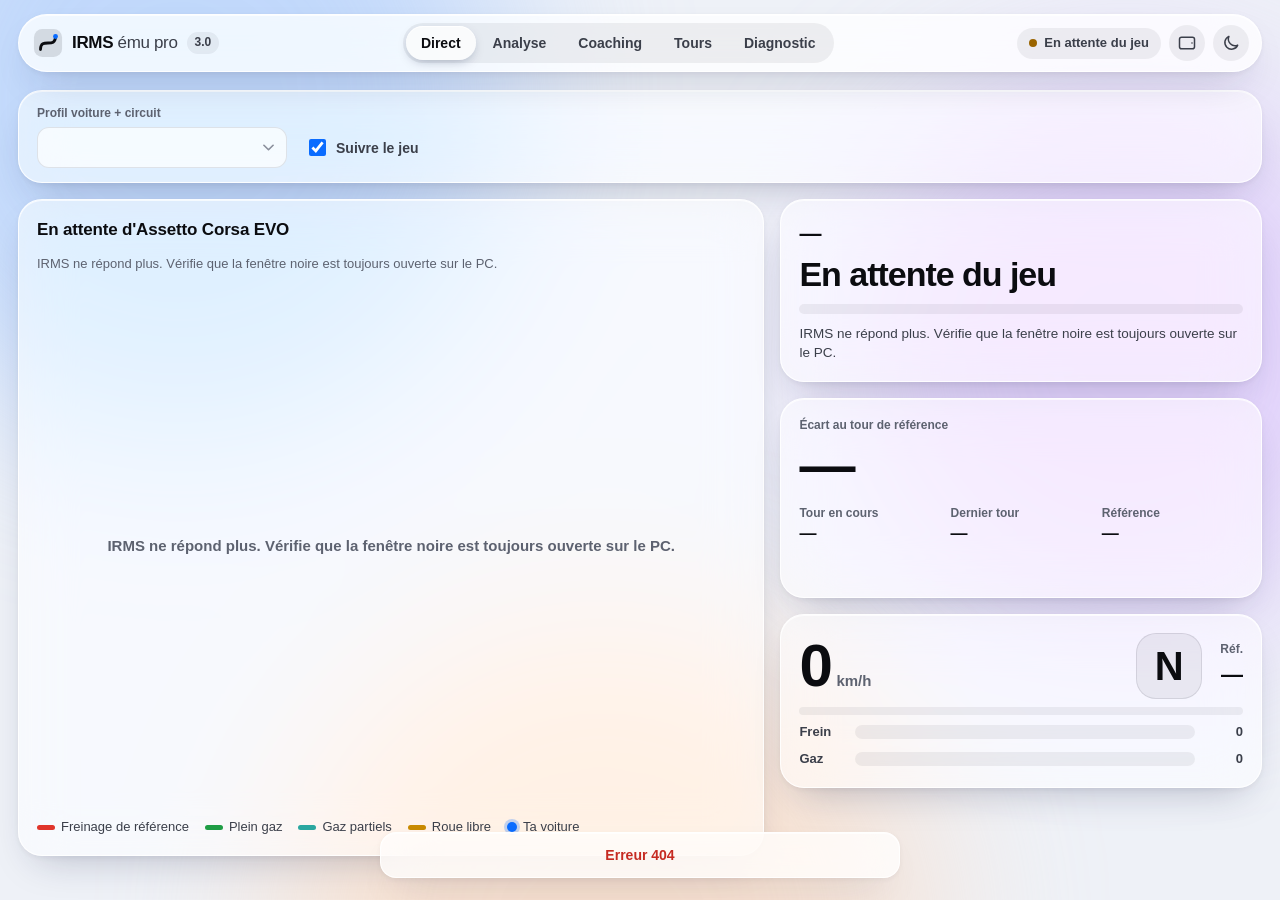
==== irms/web/index.html @ bdafb006 "Add files via upload" ====
<!doctype html>
<html lang="fr" data-theme="light">
<head>
<meta charset="utf-8">
<meta name="viewport" content="width=device-width, initial-scale=1, viewport-fit=cover">
<meta name="apple-mobile-web-app-capable" content="yes">
<meta name="apple-mobile-web-app-status-bar-style" content="black-translucent">
<meta name="apple-mobile-web-app-title" content="IRMS">
<meta name="color-scheme" content="light dark">
<title>IRMS ému pro</title>
<link rel="icon" href="icon.svg" type="image/svg+xml">
<link rel="apple-touch-icon" href="icon.svg">
<link rel="stylesheet" href="style.css">
</head>
<body>
<div class="backdrop" aria-hidden="true"><i></i><i></i><i></i></div>

<header class="bar glass">
  <a class="brand" href="#direct" data-tab="direct" aria-label="IRMS ému pro, accueil">
    <svg viewBox="0 0 32 32" width="30" height="30" aria-hidden="true">
      <rect x="1" y="1" width="30" height="30" rx="9" fill="currentColor" opacity=".12"/>
      <path d="M8 23c0-7 4-7 8-7s8 0 8-7" fill="none" stroke="currentColor" stroke-width="3" stroke-linecap="round"/>
      <circle cx="24" cy="9" r="2.6" fill="var(--accent)"/>
    </svg>
    <span class="brand-name">IRMS <em>ému pro</em></span>
    <span class="chip" id="version">3.0</span>
  </a>
  <nav class="tabs" role="tablist" aria-label="Vues">
    <button role="tab" data-tab="direct" aria-selected="true">Direct</button>
    <button role="tab" data-tab="analyse">Analyse</button>
    <button role="tab" data-tab="coaching">Coaching</button>
    <button role="tab" data-tab="tours">Tours</button>
    <button role="tab" data-tab="diagnostic">Diagnostic</button>
  </nav>
  <div class="bar-right">
    <span class="conn" id="conn" data-state="off"><i></i><span id="conn-text">Connexion…</span></span>
    <button class="icon-btn" id="btn-ipad" title="Vue iPad (affichage simplifié)" aria-label="Basculer la vue iPad">
      <svg viewBox="0 0 24 24" width="20" height="20" aria-hidden="true"><rect x="3" y="5" width="18" height="14" rx="2.5" fill="none" stroke="currentColor" stroke-width="1.8"/><circle cx="18" cy="12" r="1" fill="currentColor"/></svg>
    </button>
    <button class="icon-btn" id="btn-theme" title="Thème clair ou sombre" aria-label="Changer de thème">
      <svg viewBox="0 0 24 24" width="20" height="20" aria-hidden="true"><path d="M20 14.5A8 8 0 0 1 9.5 4 8 8 0 1 0 20 14.5z" fill="none" stroke="currentColor" stroke-width="1.8" stroke-linejoin="round"/></svg>
    </button>
  </div>
</header>

<div class="context glass" id="context">
  <label class="field">
    <span>Profil voiture + circuit</span>
    <select id="combo-select" aria-label="Profil voiture et circuit"></select>
  </label>
  <label class="check" title="Change automatiquement de profil quand le jeu signale une autre voiture ou un autre circuit">
    <input type="checkbox" id="follow" checked> <span>Suivre le jeu</span>
  </label>
  <div class="kpis" id="kpis"></div>
</div>

<main id="main">
  <!-- DIRECT -->
  <section class="view" id="view-direct" data-view="direct">
    <div class="grid-live">
      <div class="panel glass map-panel">
        <div class="panel-head">
          <h2 id="live-title">En attente du jeu</h2>
          <span class="muted" id="live-sub"></span>
        </div>
        <div class="canvas-wrap map-wrap"><canvas id="live-map" aria-label="Plan du circuit en direct"></canvas>
          <div class="empty" id="live-map-empty"></div></div>
        <div class="legend" id="live-legend">
          <span><i class="sw sw-brake"></i>Freinage de référence</span>
          <span><i class="sw sw-gas"></i>Plein gaz</span>
          <span><i class="sw sw-part"></i>Gaz partiels</span>
          <span><i class="sw sw-coast"></i>Roue libre</span>
          <span><i class="sw sw-car"></i>Ta voiture</span>
        </div>
      </div>
      <div class="live-side">
        <div class="panel glass cue" id="cue" data-phase="">
          <div class="cue-top"><span class="cue-name" id="cue-name">—</span><span class="cue-dir" id="cue-dir"></span></div>
          <div class="cue-action" id="cue-action">Roule un tour valide</div>
          <div class="cue-bar"><i id="cue-bar"></i></div>
          <div class="cue-meta" id="cue-meta">Le repère de freinage apparaît dès qu'un tour de référence existe.</div>
        </div>
        <div class="panel glass delta-panel">
          <div class="label">Écart au tour de référence</div>
          <div class="delta" id="delta">—</div>
          <div class="times">
            <div><span>Tour en cours</span><b id="t-cur">—</b></div>
            <div><span>Dernier tour</span><b id="t-last">—</b></div>
            <div><span>Référence</span><b id="t-ref">—</b></div>
          </div>
          <div class="lapstate" id="lapstate"></div>
        </div>
        <div class="panel glass dash">
          <div class="speed"><b id="speed">0</b><span>km/h</span></div>
          <div class="gear" id="gear">N</div>
          <div class="refspeed"><span>Réf.</span><b id="refspeed">—</b></div>
          <div class="rpm"><i id="rpm"></i></div>
          <div class="pedals">
            <div class="pedal"><span>Frein</span><div class="pbar brake"><i id="p-brake"></i></div><b id="v-brake">0</b></div>
            <div class="pedal"><span>Gaz</span><div class="pbar gas"><i id="p-gas"></i></div><b id="v-gas">0</b></div>
          </div>
        </div>
      </div>
    </div>
  </section>

  <!-- ANALYSE -->
  <section class="view" id="view-analyse" data-view="analyse" hidden>
    <div class="toolbar glass">
      <label class="field"><span>Tour étudié</span><select id="lap-select" aria-label="Tour à comparer"></select></label>
      <div class="seg" id="map-mode" role="group" aria-label="Couleur du tracé">
        <button data-mode="drive" aria-pressed="true">Pilotage</button>
        <button data-mode="speed">Vitesse</button>
        <button data-mode="delta">Écart</button>
      </div>
      <button class="btn" id="btn-fullap" hidden>Revenir au tour complet</button>
      <span class="readout" id="readout"></span>
    </div>
    <div class="grid-analyse">
      <div class="panel glass map-panel">
        <div class="panel-head"><h2>Plan du circuit</h2><span class="muted" id="map-note"></span></div>
        <div class="canvas-wrap map-wrap"><canvas id="map" aria-label="Plan du circuit, zones de freinage et d'accélération"></canvas>
          <div class="empty" id="map-empty"></div></div>
        <div class="legend" id="map-legend"></div>
      </div>
      <div class="panel glass charts-panel">
        <div class="panel-head"><h2>Télémétrie par distance</h2><span class="muted" id="chart-note"></span></div>
        <div class="chart-label">Vitesse (km/h)</div>
        <div class="canvas-wrap chart tall"><canvas id="ch-speed" aria-label="Vitesse en fonction de la distance"></canvas></div>
        <div class="chart-label">Gaz et frein (%)</div>
        <div class="canvas-wrap chart"><canvas id="ch-pedals" aria-label="Gaz et frein en fonction de la distance"></canvas></div>
        <div class="chart-label">Écart cumulé (s) — au-dessus de zéro : tu perds du temps</div>
        <div class="canvas-wrap chart"><canvas id="ch-delta" aria-label="Écart cumulé en fonction de la distance"></canvas></div>
      </div>
    </div>
    <div class="panel glass">
      <div class="panel-head"><h2>Virages et tronçons</h2>
        <span class="muted">Un tronçon par virage, freinage compris. Clique une ligne pour zoomer ; double-clique un nom pour le changer.</span></div>
      <div class="table-wrap"><table class="table" id="corner-table"></table></div>
    </div>
  </section>

  <!-- COACHING -->
  <section class="view" id="view-coaching" data-view="coaching" hidden>
    <div class="panel glass coach-head" id="coach-head"></div>
    <div class="cards" id="coach-cards"></div>
    <div class="panel glass note">
      <h3>Comment lire ces conseils</h3>
      <p>La cible est ton propre meilleur passage dans chaque virage, avec cette voiture. <b>Constat</b> : ce que mesurent les données. <b>Hypothèse</b> : l'explication la plus probable, à vérifier au volant. <b>Exercice</b> : une seule consigne à essayer sur quelques tours. Aucun conseil ne remplace ton ressenti : si un exercice dégrade ta sortie de virage, reviens en arrière.</p>
      <div class="pedal-choice">
        <span>Ton pédalier de frein :</span>
        <div class="seg" id="pedals-seg" role="group" aria-label="Type de pédalier">
          <button data-pedals="position">Capteur de position</button>
          <button data-pedals="loadcell">Cellule de charge</button>
        </div>
      </div>
    </div>
  </section>

  <!-- TOURS -->
  <section class="view" id="view-tours" data-view="tours" hidden>
    <div class="grid-tours">
      <div class="panel glass">
        <div class="panel-head"><h2>Tours enregistrés</h2>
          <span class="actions">
            <button class="btn" id="btn-import">Importer un tour</button>
            <input type="file" id="file-import" accept=".json,application/json" hidden>
          </span></div>
        <div class="table-wrap"><table class="table" id="lap-table"></table></div>
      </div>
      <div class="side-col">
        <div class="panel glass" id="profile-card"></div>
        <div class="panel glass danger-zone">
          <h3>Profil</h3>
          <p class="muted">Supprime ce profil et tous ses tours. Action définitive.</p>
          <button class="btn danger" id="btn-del-combo">Supprimer ce profil</button>
        </div>
      </div>
    </div>
  </section>

  <!-- DIAGNOSTIC -->
  <section class="view" id="view-diagnostic" data-view="diagnostic" hidden>
    <div class="grid-diag">
      <div class="panel glass" id="diag-status"></div>
      <div class="panel glass" id="diag-ipad"></div>
      <div class="panel glass diag-report">
        <div class="panel-head"><h2>Rapport technique</h2>
          <span class="actions"><button class="btn" id="btn-copy-report">Copier le rapport</button>
          <button class="btn" id="btn-refresh-report">Actualiser</button></span></div>
        <p class="muted">À joindre à un signalement sur GitHub. Il ne contient ni ton nom de pilote ni tes tours.</p>
        <pre id="diag-report" tabindex="0"></pre>
      </div>
    </div>
  </section>
</main>

<!-- VUE IPAD -->
<section class="ipad" id="ipad" hidden>
  <div class="ipad-top">
    <div class="ipad-id"><b id="i-car">—</b><span id="i-track"></span></div>
    <span class="conn" id="i-conn" data-state="off"><i></i><span id="i-conn-text">Connexion…</span></span>
    <button class="btn" id="btn-ipad-exit">Vue complète</button>
  </div>
  <div class="ipad-grid">
    <div class="glass i-delta"><div class="label">Écart</div><div class="delta" id="i-delta">—</div>
      <div class="i-times"><div><span>Tour</span><b id="i-cur">—</b></div><div><span>Dernier</span><b id="i-last">—</b></div><div><span>Réf.</span><b id="i-ref">—</b></div></div></div>
    <div class="glass i-cue cue" id="i-cue" data-phase="">
      <div class="cue-top"><span class="cue-name" id="i-cue-name">—</span><span class="cue-dir" id="i-cue-dir"></span></div>
      <div class="cue-action" id="i-cue-action">—</div>
      <div class="cue-bar"><i id="i-cue-bar"></i></div>
      <div class="cue-meta" id="i-cue-meta"></div></div>
    <div class="glass i-dash">
      <div class="i-speed"><b id="i-speed">0</b><span>km/h</span></div>
      <div class="gear" id="i-gear">N</div>
      <div class="rpm"><i id="i-rpm"></i></div>
      <div class="i-pedals"><div class="pbar brake"><i id="i-brake"></i></div><div class="pbar gas"><i id="i-gas"></i></div></div>
    </div>
    <div class="glass i-map"><div class="canvas-wrap"><canvas id="i-map" aria-label="Plan du circuit"></canvas></div></div>
  </div>
</section>

<div class="toasts" id="toasts" aria-live="polite"></div>
<script src="app.js"></script>
</body>
</html>
---- irms/web/style.css ----
/* IRMS ému pro — interface « verre liquide ».
   Compatible Safari 15 (iPad Air 2) : pas de :has(), dvh, color-mix,
   imbrication CSS ni requêtes de conteneur. backdrop-filter est préfixé. */

:root {
  --font: -apple-system, BlinkMacSystemFont, "SF Pro Text", "SF Pro Display", "Helvetica Neue", "Segoe UI", Roboto, Arial, sans-serif;
  --r-lg: 24px;
  --r-md: 16px;
  --r-sm: 10px;
  --gap: 16px;
  --ease: cubic-bezier(.2, .8, .2, 1);

  --bg: #eef1f7;
  --ink: #0b0c10;
  --ink-2: #3b3f4a;
  --ink-3: #5d6270;
  --line: rgba(10, 14, 30, .10);
  --glass: rgba(255, 255, 255, .58);
  --glass-strong: rgba(255, 255, 255, .78);
  --glass-edge: rgba(255, 255, 255, .85);
  --glass-shadow: 0 1px 0 rgba(255, 255, 255, .7) inset, 0 18px 40px -18px rgba(20, 30, 70, .28), 0 2px 6px rgba(20, 30, 70, .06);
  --field: rgba(255, 255, 255, .7);
  --hover: rgba(10, 14, 30, .06);
  --accent: #0a6cff;
  --accent-ink: #0052cc;
  --on-accent: #ffffff;
  --brake: #e0352b;
  --gas: #1f9d45;
  --part: #2aa7a0;
  --coast: #c98a00;
  --good: #14803a;
  --bad: #c62b22;
  --warn: #9a6400;
  --track: rgba(10, 14, 30, .16);
  --blob-1: #9cc4ff;
  --blob-2: #d7b8ff;
  --blob-3: #ffd3b0;
}

[data-theme="dark"] {
  --bg: #07090f;
  --ink: #f4f5f8;
  --ink-2: #c9ccd6;
  --ink-3: #9da2b0;
  --line: rgba(255, 255, 255, .11);
  --glass: rgba(30, 33, 44, .55);
  --glass-strong: rgba(38, 42, 56, .8);
  --glass-edge: rgba(255, 255, 255, .14);
  --glass-shadow: 0 1px 0 rgba(255, 255, 255, .10) inset, 0 24px 50px -20px rgba(0, 0, 0, .7), 0 2px 6px rgba(0, 0, 0, .3);
  --field: rgba(255, 255, 255, .08);
  --hover: rgba(255, 255, 255, .08);
  --accent: #3d9bff;
  --accent-ink: #7ab8ff;
  --on-accent: #04101f;
  --brake: #ff5a4f;
  --gas: #34d368;
  --part: #45cfc6;
  --coast: #ffcf33;
  --good: #46d877;
  --bad: #ff6b61;
  --warn: #ffc94d;
  --track: rgba(255, 255, 255, .16);
  --blob-1: #1746a8;
  --blob-2: #5b2a9c;
  --blob-3: #0e5a63;
}

* { box-sizing: border-box; }

html, body { margin: 0; min-height: 100%; }

body {
  font-family: var(--font);
  font-size: 15px;
  line-height: 1.45;
  color: var(--ink);
  background: var(--bg);
  -webkit-font-smoothing: antialiased;
  -webkit-text-size-adjust: 100%;
  padding: 14px 18px 40px;
  padding-left: max(18px, env(safe-area-inset-left));
  padding-right: max(18px, env(safe-area-inset-right));
}

h2, h3, p { margin: 0; }
h2 { font-size: 17px; font-weight: 650; letter-spacing: -.01em; }
h3 { font-size: 15px; font-weight: 650; }
b { font-weight: 650; }
button, select, input { font: inherit; color: inherit; }
.muted { color: var(--ink-3); font-size: 13px; }
.num, b, td, .delta, .speed, .gear { font-variant-numeric: tabular-nums lining-nums; }

/* Fond : halos colorés flous derrière les panneaux de verre */
.backdrop { position: fixed; top: 0; right: 0; bottom: 0; left: 0; z-index: -1; overflow: hidden; background: var(--bg); }
.backdrop i { position: absolute; border-radius: 50%; filter: blur(90px); opacity: .55; }
.backdrop i:nth-child(1) { width: 52vw; height: 52vw; left: -12vw; top: -18vw; background: var(--blob-1); }
.backdrop i:nth-child(2) { width: 44vw; height: 44vw; right: -10vw; top: 6vw; background: var(--blob-2); }
.backdrop i:nth-child(3) { width: 50vw; height: 50vw; left: 22vw; bottom: -28vw; background: var(--blob-3); }

/* Verre */
.glass {
  background: var(--glass);
  -webkit-backdrop-filter: blur(26px) saturate(180%);
  backdrop-filter: blur(26px) saturate(180%);
  border: 1px solid var(--glass-edge);
  border-radius: var(--r-lg);
  box-shadow: var(--glass-shadow);
}

/* Barre supérieure */
.bar {
  position: sticky; top: 10px; z-index: 20;
  display: flex; align-items: center; gap: 14px;
  padding: 8px 12px 8px 14px; border-radius: 999px;
  background: var(--glass-strong);
}
.brand { display: flex; align-items: center; gap: 9px; color: var(--ink); text-decoration: none; flex: none; }
.brand-name { font-size: 17px; font-weight: 700; letter-spacing: -.02em; white-space: nowrap; }
.brand-name em { font-style: normal; font-weight: 500; color: var(--ink-2); }
.chip {
  display: inline-flex; align-items: center; padding: 2px 8px; border-radius: 999px;
  font-size: 12px; font-weight: 650; background: var(--hover); color: var(--ink-2); white-space: nowrap;
}
.tabs { display: flex; gap: 2px; margin: 0 auto; padding: 3px; border-radius: 999px; background: var(--hover); }
.tabs button {
  border: 0; background: transparent; padding: 7px 15px; border-radius: 999px; cursor: pointer;
  font-weight: 600; font-size: 14px; color: var(--ink-2); white-space: nowrap;
  transition: background .25s var(--ease), color .25s var(--ease), box-shadow .25s var(--ease);
}
.tabs button:hover { color: var(--ink); }
.tabs button[aria-selected="true"] {
  background: var(--glass-strong); color: var(--ink);
  box-shadow: 0 1px 0 var(--glass-edge) inset, 0 4px 12px -4px rgba(10, 20, 60, .35);
}
.bar-right { display: flex; align-items: center; gap: 8px; flex: none; }
.icon-btn {
  width: 36px; height: 36px; border-radius: 50%; border: 0; background: var(--hover); color: var(--ink-2);
  display: inline-flex; align-items: center; justify-content: center; cursor: pointer;
  transition: background .2s var(--ease), transform .2s var(--ease);
}
.icon-btn:hover { background: var(--line); color: var(--ink); }
.icon-btn:active { transform: scale(.94); }

.conn {
  display: inline-flex; align-items: center; gap: 7px; padding: 6px 12px; border-radius: 999px;
  background: var(--hover); font-size: 13px; font-weight: 600; color: var(--ink-2); white-space: nowrap;
  max-width: 300px; overflow: hidden; text-overflow: ellipsis;
}
.conn i { width: 8px; height: 8px; border-radius: 50%; background: var(--ink-3); flex: none; }
.conn[data-state="live"] i { background: var(--good); box-shadow: 0 0 0 4px rgba(40, 190, 90, .22); }
.conn[data-state="idle"] i { background: var(--warn); }
.conn[data-state="bad"] i { background: var(--bad); }
.conn[data-state="demo"] i { background: var(--accent); box-shadow: 0 0 0 4px rgba(10, 108, 255, .2); }

/* Bandeau de contexte */
.context {
  display: flex; align-items: flex-end; gap: 18px; flex-wrap: wrap;
  margin-top: 18px; padding: 14px 18px;
}
.field { display: flex; flex-direction: column; gap: 4px; min-width: 0; }
.field > span { font-size: 12px; font-weight: 600; color: var(--ink-3); }
select {
  -webkit-appearance: none; appearance: none;
  min-width: 250px; max-width: 100%; padding: 9px 36px 9px 12px; border-radius: 12px;
  border: 1px solid var(--line); background-color: var(--field); cursor: pointer; font-weight: 600;
  background-image: url("data:image/svg+xml,%3Csvg xmlns='http://www.w3.org/2000/svg' viewBox='0 0 12 8'%3E%3Cpath d='M1 1.5l5 5 5-5' fill='none' stroke='%238a8f9c' stroke-width='1.8' stroke-linecap='round' stroke-linejoin='round'/%3E%3C/svg%3E");
  background-repeat: no-repeat; background-position: right 12px center; background-size: 11px;
}
select option { color: #111; background: #fff; }
.check { display: inline-flex; align-items: center; gap: 7px; padding: 9px 0; font-weight: 600; font-size: 14px; color: var(--ink-2); cursor: pointer; white-space: nowrap; }
.check input { width: 17px; height: 17px; accent-color: var(--accent); }
.kpis { display: flex; gap: 26px; margin-left: auto; flex-wrap: wrap; }
.kpi span { display: block; font-size: 12px; font-weight: 600; color: var(--ink-3); white-space: nowrap; }
.kpi b { font-size: 21px; font-weight: 700; letter-spacing: -.02em; white-space: nowrap; }
.kpi small { font-size: 12px; font-weight: 600; color: var(--ink-3); margin-left: 4px; }

/* Vues et panneaux */
main { margin-top: var(--gap); }
.view { display: grid; gap: var(--gap); animation: rise .35s var(--ease); }
.view[hidden] { display: none; }
@keyframes rise { from { opacity: 0; transform: translateY(6px); } to { opacity: 1; transform: none; } }
.panel { padding: 18px; min-width: 0; }
.panel-head { display: flex; align-items: baseline; justify-content: space-between; gap: 12px; flex-wrap: wrap; margin-bottom: 12px; }
.actions { display: inline-flex; gap: 8px; flex-wrap: wrap; }
.canvas-wrap { position: relative; width: 100%; }
.canvas-wrap canvas { position: absolute; top: 0; left: 0; width: 100%; height: 100%; display: block; touch-action: pan-y; }
.map-wrap { height: 430px; }
.chart { height: 120px; }
.chart.tall { height: 190px; }
.chart-label { font-size: 12px; font-weight: 600; color: var(--ink-3); margin: 10px 0 4px; }
.chart-label:first-of-type { margin-top: 0; }
.empty {
  position: absolute; top: 0; right: 0; bottom: 0; left: 0; display: none;
  align-items: center; justify-content: center; text-align: center; padding: 24px;
  color: var(--ink-3); font-weight: 550; line-height: 1.5;
}
.empty.on { display: flex; }

.legend { display: flex; flex-wrap: wrap; gap: 6px 16px; margin-top: 12px; font-size: 13px; color: var(--ink-2); }
.legend span { display: inline-flex; align-items: center; gap: 6px; white-space: nowrap; }
.sw { width: 18px; height: 5px; border-radius: 3px; display: inline-block; }
.sw-brake { background: var(--brake); }
.sw-gas { background: var(--gas); }
.sw-part { background: var(--part); }
.sw-coast { background: var(--coast); }
.sw-ref { background: var(--ink-3); }
.sw-lap { background: var(--accent); }
.sw-good { background: var(--good); }
.sw-bad { background: var(--bad); }
.sw-car { width: 10px; height: 10px; border-radius: 50%; background: var(--accent); box-shadow: 0 0 0 3px rgba(10, 108, 255, .25); }
.sw-grad { width: 60px; background: linear-gradient(90deg, #2b6cff, #24b6a0, #e6b800, #e0352b); }

/* Boutons */
.btn {
  border: 1px solid var(--line); background: var(--field); border-radius: 999px; padding: 7px 14px;
  font-weight: 600; font-size: 13.5px; cursor: pointer; white-space: nowrap;
  transition: background .2s var(--ease), transform .15s var(--ease), border-color .2s var(--ease);
}
.btn:hover { background: var(--glass-strong); border-color: var(--ink-3); }
.btn:active { transform: scale(.97); }
.btn.primary { background: var(--accent); color: var(--on-accent); border-color: transparent; }
.btn.danger { color: var(--bad); }
.btn.small { padding: 4px 10px; font-size: 12.5px; }
.btn[disabled] { opacity: .45; cursor: not-allowed; }
:focus-visible { outline: 2px solid var(--accent); outline-offset: 2px; }

.seg { display: inline-flex; padding: 3px; border-radius: 999px; background: var(--hover); gap: 2px; }
.seg button {
  border: 0; background: transparent; padding: 6px 13px; border-radius: 999px; cursor: pointer;
  font-weight: 600; font-size: 13.5px; color: var(--ink-2); white-space: nowrap;
  transition: background .2s var(--ease), color .2s var(--ease);
}
.seg button[aria-pressed="true"] { background: var(--glass-strong); color: var(--ink); box-shadow: 0 3px 10px -4px rgba(10, 20, 60, .35); }

/* DIRECT */
.grid-live { display: grid; grid-template-columns: minmax(0, 1.55fr) minmax(320px, 1fr); gap: var(--gap); align-items: stretch; }
.grid-live .map-wrap { height: 520px; }
.live-side { display: grid; gap: var(--gap); align-content: start; }
.label { font-size: 12px; font-weight: 600; color: var(--ink-3); }

.cue { position: relative; overflow: hidden; transition: background .25s var(--ease), border-color .25s var(--ease); }
.cue-top { display: flex; align-items: baseline; gap: 10px; }
.cue-name { font-size: 22px; font-weight: 750; letter-spacing: -.02em; }
.cue-dir { font-size: 13px; font-weight: 600; color: var(--ink-3); }
.cue-action { font-size: 34px; font-weight: 800; letter-spacing: -.03em; line-height: 1.1; margin: 6px 0 10px; }
.cue-bar { height: 10px; border-radius: 999px; background: var(--hover); overflow: hidden; }
.cue-bar i { display: block; height: 100%; width: 0; border-radius: 999px; background: var(--accent); transition: width .08s linear; }
.cue-meta { margin-top: 10px; font-size: 13.5px; color: var(--ink-2); }
.cue[data-phase="frein"] { background: rgba(224, 53, 43, .20); border-color: rgba(224, 53, 43, .55); }
.cue[data-phase="frein"] .cue-action { color: var(--brake); }
.cue[data-phase="frein"] .cue-bar i { background: var(--brake); }
.cue[data-phase="approche"] .cue-bar i { background: var(--coast); }
.cue[data-phase="gaz"] .cue-action, .cue[data-phase="passe"] .cue-action { color: var(--gas); }
.cue[data-phase="gaz"] .cue-bar i, .cue[data-phase="passe"] .cue-bar i { background: var(--gas); }
.cue[data-phase="corde"] .cue-action { color: var(--warn); }

.delta { font-size: 56px; font-weight: 800; letter-spacing: -.04em; line-height: 1.05; margin: 2px 0 10px; }
.delta.good { color: var(--good); }
.delta.bad { color: var(--bad); }
.times { display: grid; grid-template-columns: repeat(3, 1fr); gap: 10px; }
.times span, .i-times span { display: block; font-size: 12px; font-weight: 600; color: var(--ink-3); }
.times b { font-size: 17px; }
.lapstate { margin-top: 12px; font-size: 13.5px; font-weight: 600; color: var(--ink-2); min-height: 20px; }
.lapstate.bad { color: var(--bad); }
.lapstate.good { color: var(--good); }

.dash { display: grid; grid-template-columns: 1fr auto auto; gap: 8px 18px; align-items: center; }
.speed b { font-size: 60px; font-weight: 800; letter-spacing: -.04em; line-height: 1; }
.speed span { margin-left: 6px; font-weight: 600; color: var(--ink-3); }
.gear {
  width: 66px; height: 66px; border-radius: 20px; display: flex; align-items: center; justify-content: center;
  font-size: 40px; font-weight: 800; background: var(--hover); border: 1px solid var(--line);
}
.refspeed { text-align: right; }
.refspeed span { display: block; font-size: 12px; font-weight: 600; color: var(--ink-3); }
.refspeed b { font-size: 22px; }
.rpm { grid-column: 1 / -1; height: 8px; border-radius: 999px; background: var(--hover); overflow: hidden; }
.rpm i { display: block; height: 100%; width: 0; background: linear-gradient(90deg, var(--accent) 0%, var(--accent) 70%, var(--coast) 85%, var(--brake) 100%); background-size: 100vw 100%; border-radius: 999px; }
.pedals { grid-column: 1 / -1; display: grid; gap: 8px; }
.pedal { display: grid; grid-template-columns: 46px 1fr 38px; align-items: center; gap: 10px; font-size: 13px; font-weight: 600; color: var(--ink-2); }
.pedal b { text-align: right; }
.pbar { height: 14px; border-radius: 999px; background: var(--hover); overflow: hidden; }
.pbar i { display: block; height: 100%; width: 0; border-radius: 999px; }
.pbar.brake i { background: var(--brake); }
.pbar.gas i { background: var(--gas); }

/* ANALYSE */
.toolbar { display: flex; align-items: flex-end; gap: 14px; flex-wrap: wrap; padding: 12px 18px; }
.readout { margin-left: auto; font-size: 13.5px; font-weight: 600; color: var(--ink-2); align-self: center; text-align: right; min-height: 20px; }
.grid-analyse { display: grid; grid-template-columns: minmax(0, 1fr) minmax(0, 1.25fr); gap: var(--gap); }
.grid-analyse .map-wrap { height: 470px; }
.table-wrap { overflow-x: auto; -webkit-overflow-scrolling: touch; margin: 0 -6px; }
.table { width: 100%; border-collapse: collapse; font-size: 14px; }
.table th {
  text-align: right; font-size: 12px; font-weight: 650; color: var(--ink-3); padding: 6px 10px;
  border-bottom: 1px solid var(--line); white-space: nowrap; vertical-align: bottom;
}
.table th:first-child, .table td:first-child { text-align: left; }
.table td { padding: 9px 10px; text-align: right; border-bottom: 1px solid var(--line); white-space: nowrap; }
.table tbody tr { transition: background .15s var(--ease); }
.table tbody tr.click { cursor: pointer; }
.table tbody tr:hover { background: var(--hover); }
.table tbody tr.sel { background: rgba(10, 108, 255, .14); }
.table tbody tr:last-child td { border-bottom: 0; }
.table td.left, .table th.left { text-align: left; }
.table .sub { display: block; font-size: 12px; color: var(--ink-3); font-weight: 500; }
.table .pair { color: var(--ink-3); font-weight: 500; }
.pos { color: var(--bad); font-weight: 650; }
.neg { color: var(--good); font-weight: 650; }
.tag {
  display: inline-flex; align-items: center; gap: 5px; padding: 2px 9px; border-radius: 999px;
  font-size: 12px; font-weight: 650; background: var(--hover); color: var(--ink-2); white-space: nowrap;
}
.tag.good { background: rgba(31, 157, 69, .16); color: var(--good); }
.tag.bad { background: rgba(224, 53, 43, .15); color: var(--bad); }
.tag.warn { background: rgba(201, 138, 0, .18); color: var(--warn); }
.tag.accent { background: rgba(10, 108, 255, .15); color: var(--accent-ink); }
.row-actions { display: flex; flex-wrap: wrap; gap: 6px; max-width: 260px; }
a.btn { display: inline-block; text-decoration: none; color: inherit; }

/* COACHING */
.coach-head { display: flex; gap: 28px; flex-wrap: wrap; align-items: center; }
.coach-head .big b { font-size: 34px; font-weight: 800; letter-spacing: -.03em; }
.coach-head .big span { display: block; font-size: 12px; font-weight: 600; color: var(--ink-3); }
.coach-head .text { flex: 1 1 320px; color: var(--ink-2); }
.cards { display: grid; grid-template-columns: repeat(2, minmax(0, 1fr)); gap: var(--gap); }
.card { padding: 18px; display: flex; flex-direction: column; gap: 12px; }
.card-top { display: flex; align-items: center; gap: 8px; flex-wrap: wrap; }
.card-top .gain { margin-left: auto; font-size: 22px; font-weight: 800; letter-spacing: -.02em; color: var(--bad); white-space: nowrap; }
.card h3 { font-size: 18px; letter-spacing: -.01em; }
.card dl { margin: 0; display: grid; gap: 10px; }
.card dt { font-size: 12px; font-weight: 700; color: var(--ink-3); text-transform: uppercase; letter-spacing: .04em; }
.card dd { margin: 2px 0 0; color: var(--ink); }
.card dd.exo { padding: 10px 12px; border-radius: var(--r-sm); background: rgba(10, 108, 255, .10); border: 1px solid rgba(10, 108, 255, .22); }
.evi { width: 100%; border-collapse: collapse; font-size: 13.5px; }
.evi th { font-size: 12px; font-weight: 650; color: var(--ink-3); text-align: right; padding: 4px 8px; }
.evi th:first-child, .evi td:first-child { text-align: left; padding-left: 0; }
.evi td { padding: 5px 8px; text-align: right; border-top: 1px solid var(--line); }
.card-foot { display: flex; align-items: center; justify-content: space-between; gap: 10px; flex-wrap: wrap; margin-top: auto; }
.note p { color: var(--ink-2); margin-top: 8px; max-width: 95ch; }
.pedal-choice { display: flex; align-items: center; gap: 12px; flex-wrap: wrap; margin-top: 14px; font-weight: 600; font-size: 14px; color: var(--ink-2); }
.wait { padding: 36px 24px; text-align: center; grid-column: 1 / -1; }
.wait h3 { font-size: 20px; margin-bottom: 6px; }
.wait p { color: var(--ink-2); max-width: 60ch; margin: 0 auto; }
.progress { height: 8px; border-radius: 999px; background: var(--hover); overflow: hidden; max-width: 320px; margin: 16px auto 0; }
.progress i { display: block; height: 100%; background: var(--accent); border-radius: 999px; }

/* TOURS */
.grid-tours { display: grid; grid-template-columns: minmax(0, 1fr) 320px; gap: var(--gap); align-items: start; }
.side-col { display: grid; gap: var(--gap); }
.stat-list { display: grid; grid-template-columns: 1fr auto; gap: 8px 12px; margin-top: 12px; font-size: 14px; }
.stat-list span { color: var(--ink-2); }
.stat-list b { text-align: right; }
.danger-zone p { margin: 6px 0 12px; }

/* DIAGNOSTIC */
.grid-diag { display: grid; grid-template-columns: repeat(2, minmax(0, 1fr)); gap: var(--gap); }
.diag-report { grid-column: 1 / -1; }
.checks { list-style: none; margin: 12px 0 0; padding: 0; display: grid; gap: 10px; }
.checks li { display: grid; grid-template-columns: 22px 1fr; gap: 10px; align-items: start; }
.checks .dot { width: 22px; height: 22px; border-radius: 50%; display: inline-flex; align-items: center; justify-content: center; font-size: 13px; font-weight: 800; color: #fff; margin-top: 1px; }
.checks .ok { background: var(--good); }
.checks .ko { background: var(--bad); }
.checks .na { background: var(--ink-3); }
.checks small { display: block; color: var(--ink-3); font-size: 13px; }
pre {
  margin: 12px 0 0; padding: 14px; border-radius: var(--r-md); background: var(--hover); border: 1px solid var(--line);
  font: 12.5px/1.5 ui-monospace, SFMono-Regular, Menlo, Consolas, monospace; overflow: auto; max-height: 360px;
  white-space: pre-wrap; word-break: break-word;
}
.url { font: 600 15px/1.4 ui-monospace, SFMono-Regular, Menlo, Consolas, monospace; padding: 10px 12px; border-radius: var(--r-sm); background: var(--hover); display: block; margin-top: 8px; word-break: break-all; -webkit-user-select: all; user-select: all; }
ol.steps { margin: 10px 0 0; padding-left: 20px; color: var(--ink-2); display: grid; gap: 6px; }

/* Messages */
.toasts { position: fixed; left: 50%; bottom: 22px; transform: translateX(-50%); display: grid; gap: 8px; z-index: 50; width: min(92vw, 520px); pointer-events: none; }
.toast {
  padding: 12px 16px; border-radius: 16px; font-weight: 600; font-size: 14px; text-align: center;
  background: var(--glass-strong); border: 1px solid var(--glass-edge); box-shadow: var(--glass-shadow);
  -webkit-backdrop-filter: blur(26px) saturate(180%); backdrop-filter: blur(26px) saturate(180%);
  animation: rise .3s var(--ease);
}
.toast.bad { color: var(--bad); }

/* VUE IPAD */
.ipad { position: fixed; top: 0; right: 0; bottom: 0; left: 0; z-index: 40; padding: 14px; padding-top: max(14px, env(safe-area-inset-top)); display: flex; flex-direction: column; gap: 12px; }
.ipad[hidden] { display: none; }
body.ipad-on > header, body.ipad-on > .context, body.ipad-on > main { display: none; }
.ipad-top { display: flex; align-items: center; gap: 14px; flex: none; }
.ipad-id { flex: 1; min-width: 0; }
.ipad-id b { display: block; font-size: 19px; white-space: nowrap; overflow: hidden; text-overflow: ellipsis; }
.ipad-id span { color: var(--ink-3); font-size: 13.5px; font-weight: 600; }
.ipad-grid { flex: 1; min-height: 0; display: grid; grid-template-columns: 1.15fr 1fr; grid-template-rows: 1fr 1fr; gap: 12px; }
.ipad-grid > .glass { padding: 18px; min-height: 0; min-width: 0; display: flex; flex-direction: column; justify-content: center; }
.i-delta .delta { font-size: 96px; }
.i-times { display: grid; grid-template-columns: repeat(3, 1fr); gap: 10px; }
.i-times b { font-size: 22px; }
.i-cue .cue-name { font-size: 30px; }
.i-cue .cue-action { font-size: 54px; }
.i-cue .cue-bar { height: 18px; }
.i-cue .cue-meta { font-size: 17px; }
.i-dash { display: grid !important; grid-template-columns: 1fr auto; gap: 12px 18px; align-items: center; align-content: center; }
.i-speed b { font-size: 92px; font-weight: 800; letter-spacing: -.04em; line-height: 1; font-variant-numeric: tabular-nums; }
.i-speed span { margin-left: 8px; font-weight: 600; color: var(--ink-3); }
.i-dash .gear { width: 96px; height: 96px; font-size: 60px; border-radius: 26px; }
.i-dash .rpm { height: 12px; }
.i-pedals { grid-column: 1 / -1; display: grid; gap: 8px; }
.i-pedals .pbar { height: 18px; }
.i-map { padding: 10px !important; }
.i-map .canvas-wrap { flex: 1; min-height: 0; }

/* Écrans étroits */
@media (max-width: 1180px) {
  .grid-analyse { grid-template-columns: 1fr; }
  .grid-tours { grid-template-columns: 1fr; }
  .tabs button { padding: 7px 11px; }
  .conn { max-width: 190px; }
}
@media (max-width: 980px) {
  .grid-live { grid-template-columns: 1fr; }
  .grid-live .map-wrap { height: 380px; }
  .cards, .grid-diag { grid-template-columns: 1fr; }
  .bar { flex-wrap: wrap; border-radius: 26px; }
  .tabs { order: 3; width: 100%; overflow-x: auto; margin: 0; }
  .bar-right { margin-left: auto; }
  .kpis { margin-left: 0; }
}
@media (max-width: 560px) {
  body { padding: 10px 10px 30px; }
  .brand-name em, #version { display: none; }
  .delta { font-size: 44px; }
  .speed b { font-size: 48px; }
  select { min-width: 0; width: 100%; }
  .field { width: 100%; }
  .ipad-grid { grid-template-columns: 1fr; grid-template-rows: none; overflow-y: auto; }
  .i-delta .delta { font-size: 64px; }
  .i-map { min-height: 260px !important; }
}
@media (prefers-reduced-motion: reduce) {
  * { animation: none !important; transition: none !important; }
}

.linkbtn { border: 0; background: none; padding: 0; font: inherit; color: var(--accent-ink); cursor: pointer; text-decoration: underline; text-underline-offset: 2px; }
.linkbtn:hover { color: var(--ink); }
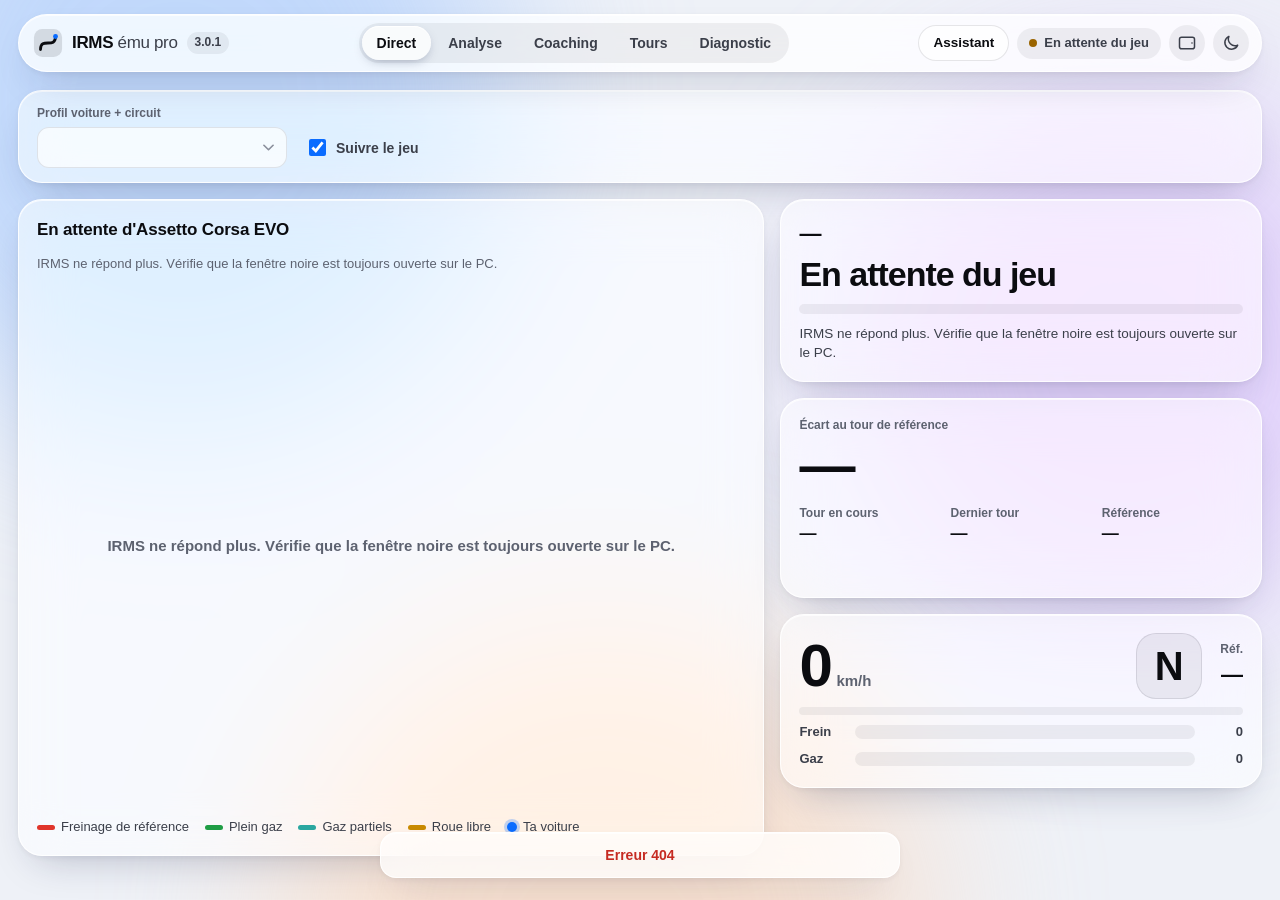
==== commit f338429d: "Mise à jour 3.0.1 : assistant et bulle déplaçable" ====
--- a/irms/web/index.html
+++ b/irms/web/index.html
@@ -23,7 +23,7 @@
       <circle cx="24" cy="9" r="2.6" fill="var(--accent)"/>
     </svg>
     <span class="brand-name">IRMS <em>ému pro</em></span>
-    <span class="chip" id="version">3.0</span>
+    <span class="chip" id="version">3.0.1</span>
   </a>
   <nav class="tabs" role="tablist" aria-label="Vues">
     <button role="tab" data-tab="direct" aria-selected="true">Direct</button>
@@ -33,6 +33,7 @@
     <button role="tab" data-tab="diagnostic">Diagnostic</button>
   </nav>
   <div class="bar-right">
+    <a class="btn" href="/assistant.html">Assistant</a>
     <span class="conn" id="conn" data-state="off"><i></i><span id="conn-text">Connexion…</span></span>
     <button class="icon-btn" id="btn-ipad" title="Vue iPad (affichage simplifié)" aria-label="Basculer la vue iPad">
       <svg viewBox="0 0 24 24" width="20" height="20" aria-hidden="true"><rect x="3" y="5" width="18" height="14" rx="2.5" fill="none" stroke="currentColor" stroke-width="1.8"/><circle cx="18" cy="12" r="1" fill="currentColor"/></svg>
